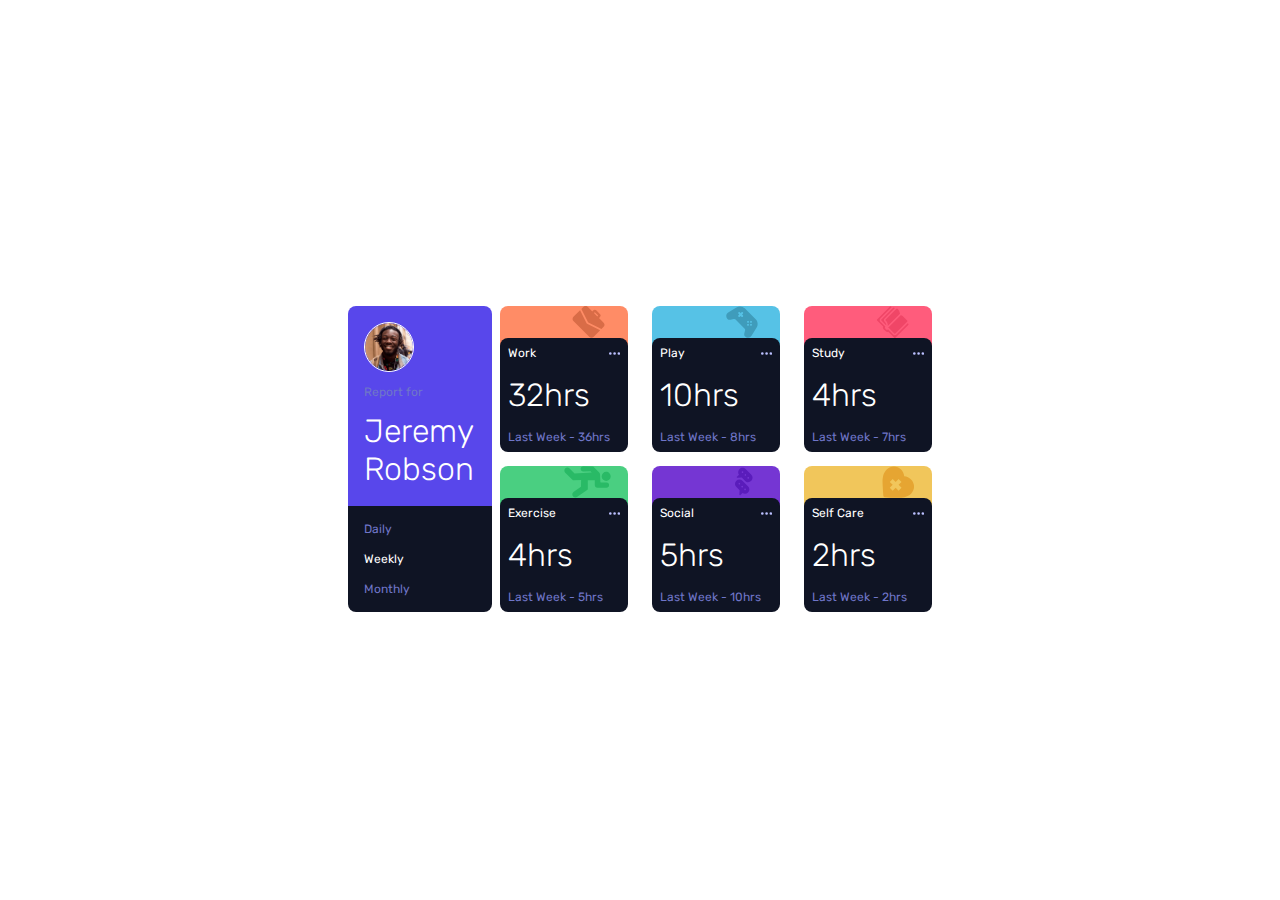
==== index.html @ d0819f26 "Grid practice" ====
<!DOCTYPE html>
<html lang="en">
  <head>
    <meta charset="UTF-8" />
    <meta name="viewport" content="width=device-width, initial-scale=1.0" />
    <!-- displays site properly based on user's device -->

    <link
      rel="icon"
      type="image/png"
      sizes="32x32"
      href="./images/favicon-32x32.png"
    />
    <link rel="stylesheet" href="index.css" />
    <link rel="preconnect" href="https://fonts.googleapis.com" />
    <link rel="preconnect" href="https://fonts.gstatic.com" crossorigin />
    <link
      href="https://fonts.googleapis.com/css2?family=Rubik:wght@300;400;500&display=swap"
      rel="stylesheet"
    />

    <title>Frontend Mentor | Time tracking dashboard</title>
  </head>
  <body>
    <div class="container">
      <div class="grid-items item1">
        <div class="item1-top">
          <img src="images\image-jeremy.png" alt="" />

          <p class="sub-items1 faint-color">Report for</p>
          <p class="sub-items1 hrs">Jeremy Robson</p>
        </div>
        <div class="bottom">
          <p class="sub-items1 faint-color">Daily</p>
          <p class="sub-items1">Weekly</p>
          <p class="sub-items1 faint-color">Monthly</p>
        </div>
      </div>
      <div class="grid-items item2">
        <div class="top">
          <svg
            viewBox="0 0 79 79"
            class="icons"
            width="79"
            height="79"
            xmlns="http://www.w3.org/2000/svg"
          >
            <path
              d="m18.687 10.43 15.464 30.906c.31.682.743 1.322 1.3 1.88.558.557 1.198.99 1.714 1.217L68.237 59.98 52.484 75.732a8.025 8.025 0 0 1-11.355 0L2.934 37.538a8.025 8.025 0 0 1 0-11.356L18.687 10.43Zm19.345-7.99 10.839 10.838 2.065-2.064a5.845 5.845 0 0 1 8.258 0l8.258 8.259a5.845 5.845 0 0 1 0 8.258l-2.064 2.064 10.839 10.84a8.025 8.025 0 0 1 0 11.355l-4.728 4.728L39.126 40.53a1.963 1.963 0 0 1-.578-.413 1.963 1.963 0 0 1-.413-.578L21.95 7.168l4.728-4.728a8.025 8.025 0 0 1 11.355 0Zm17.033 12.903-2.064 2.065 8.258 8.258 2.064-2.064-8.258-8.259Z"
              fill="#D96C47"
              fill-rule="nonzero"
            />
          </svg>
        </div>
        <div class="bottom">
          <div class="schedule">
            <p>Work</p>
            <svg
              viewBox="0 0 21 5"
              class="ellipse"
              width="21"
              height="5"
              xmlns="http://www.w3.org/2000/svg"
            >
              <path
                d="M2.5 0a2.5 2.5 0 1 1 0 5 2.5 2.5 0 0 1 0-5Zm8 0a2.5 2.5 0 1 1 0 5 2.5 2.5 0 0 1 0-5Zm8 0a2.5 2.5 0 1 1 0 5 2.5 2.5 0 0 1 0-5Z"
                fill="#BBC0FF"
                fill-rule="evenodd"
              />
            </svg>
          </div>
          <p class="hrs">32hrs</p>
          <p class="faint-color">Last Week - 36hrs</p>
        </div>
      </div>

      <div class="grid-items item3">
        <div class="top">
          <svg
            viewBox="0 0 76 77"
            class="icons"
            width="76"
            height="77"
            xmlns="http://www.w3.org/2000/svg"
          >
            <path
              d="m60.91 71.846 12.314-19.892c3.317-5.36 3.78-13.818-2.31-19.908l-26.36-26.36c-4.457-4.457-12.586-6.843-19.908-2.31L4.753 15.69c-5.4 3.343-6.275 10.854-1.779 15.35a7.773 7.773 0 0 0 7.346 2.035l7.783-1.945a3.947 3.947 0 0 1 3.731 1.033l22.602 22.602c.97.97 1.367 2.4 1.033 3.732l-1.945 7.782a7.775 7.775 0 0 0 2.037 7.349c4.49 4.49 12.003 3.624 15.349-1.782Zm-24.227-46.12-1.891-1.892-1.892 1.892a2.342 2.342 0 0 1-3.312-3.312l1.892-1.892-1.892-1.891a2.342 2.342 0 0 1 3.312-3.312l1.892 1.891 1.891-1.891a2.342 2.342 0 0 1 3.312 3.312l-1.891 1.891 1.891 1.892a2.342 2.342 0 0 1-3.312 3.312Zm14.19 14.19a2.343 2.343 0 1 1 3.315-3.312 2.343 2.343 0 0 1-3.314 3.312Zm0 7.096a2.343 2.343 0 0 1 3.313-3.312 2.343 2.343 0 0 1-3.312 3.312Zm7.096-7.095a2.343 2.343 0 1 1 3.312 0 2.343 2.343 0 0 1-3.312 0Zm0 7.095a2.343 2.343 0 0 1 3.312-3.312 2.343 2.343 0 0 1-3.312 3.312Z"
              fill="#3F9CBB"
              fill-rule="nonzero"
            />
          </svg>
        </div>
        <div class="bottom">
          <div class="schedule">
            <p>Play</p>
            <svg
              viewBox="0 0 21 5"
              class="ellipse"
              width="21"
              height="5"
              xmlns="http://www.w3.org/2000/svg"
            >
              <path
                d="M2.5 0a2.5 2.5 0 1 1 0 5 2.5 2.5 0 0 1 0-5Zm8 0a2.5 2.5 0 1 1 0 5 2.5 2.5 0 0 1 0-5Zm8 0a2.5 2.5 0 1 1 0 5 2.5 2.5 0 0 1 0-5Z"
                fill="#BBC0FF"
                fill-rule="evenodd"
              />
            </svg>
          </div>

          <p class="hrs">10hrs</p>
          <p class="faint-color">Last Week - 8hrs</p>
        </div>
      </div>
      <div class="grid-items item4">
        <div class="top">
          <svg
            viewBox="0 0 79 79"
            class="icons"
            width="79"
            height="79"
            xmlns="http://www.w3.org/2000/svg"
          >
            <path
              d="M33.227 1.495a1.87 1.87 0 0 1 2.646 0l1.323 1.323-27.78 27.78c-2.189 2.189-2.1 5.837.088 8.026l12.132 12.132a5.624 5.624 0 0 0 1.096 6.388 5.624 5.624 0 0 0 6.389 1.097l12.132 12.132c2.188 2.188 5.837 2.276 8.025.088l27.78-27.78 1.323 1.322a1.87 1.87 0 0 1 0 2.646L46.632 78.4a1.87 1.87 0 0 1-2.645 0L29.12 63.531a5.624 5.624 0 0 1-6.389-1.097l-5.291-5.291a5.624 5.624 0 0 1-1.097-6.388L1.478 35.89a1.87 1.87 0 0 1 0-2.646ZM59.74 22.783c1.948.27 3.83 1.117 5.325 2.612l10.583 10.583a1.87 1.87 0 0 1 0 2.646L46.544 67.727a1.87 1.87 0 0 1-2.646 0L30.67 54.498a1.872 1.872 0 0 0-2.646 0ZM49.19 6.875a1.87 1.87 0 0 1 2.647 0c4.489 4.489 5.877 8.98 6.178 12.342L27.67 49.56c.349-1.527 1.181-7.463-4.938-13.582a1.87 1.87 0 0 1 0-2.646Zm-7.936-2.646a1.87 1.87 0 0 1 2.645 0l1.323 1.323-25.134 25.134a5.619 5.619 0 0 0 0 7.938c4.005 4.005 4.2 7.696 4.043 9.335L12.15 35.978a1.87 1.87 0 0 1 0-2.646Z"
              fill="#F04667"
              fill-rule="nonzero"
            />
          </svg>
        </div>
        <div class="bottom">
          <div class="schedule">
            <p>Study</p>
            <svg
              viewBox="0 0 21 5"
              class="ellipse"
              width="21"
              height="5"
              xmlns="http://www.w3.org/2000/svg"
            >
              <path
                d="M2.5 0a2.5 2.5 0 1 1 0 5 2.5 2.5 0 0 1 0-5Zm8 0a2.5 2.5 0 1 1 0 5 2.5 2.5 0 0 1 0-5Zm8 0a2.5 2.5 0 1 1 0 5 2.5 2.5 0 0 1 0-5Z"
                fill="#BBC0FF"
                fill-rule="evenodd"
              />
            </svg>
          </div>

          <p class="hrs">4hrs</p>
          <p class="faint-color">Last Week - 7hrs</p>
        </div>
      </div>
      <div class="grid-items item5">
        <div class="top">
          <svg
            viewBox="0 0 81 55"
            class="icons"
            width="81"
            height="55"
            xmlns="http://www.w3.org/2000/svg"
          >
            <path
              d="m33.357.579 16.447.426c.33.009.645.144.88.38l9.953 9.953a4.946 4.946 0 0 1 1.451 3.311l.514 12.87c.02.503.433.895.937.894l9.595-.05a4.438 4.438 0 0 1 4.437 4.43v.26c0 1.164-.453 2.259-1.277 3.082a4.334 4.334 0 0 1-3.083 1.277h-15.77c-2.347 0-4.393-2.045-4.393-4.393l-.001-8.405-12.05-.009.01 15.17c.001.426-.21.826-.56 1.067l-18.098 12.41c-1.363.849-2.958 1.033-4.426.537a5.147 5.147 0 0 1-1.994-1.237 5.247 5.247 0 0 1-1.193-1.85c-.875-2.293.074-4.934 2.256-6.277l12.303-8.973.252-11.28-13.556.442a1.291 1.291 0 0 1-.957-.377L2.237 11.439c-1-.999-1.55-2.38-1.513-3.792a5.124 5.124 0 0 1 1.714-3.71c2.042-1.84 5.234-1.688 7.267.345l8.576 8.576 29.444-1.635-2.133-2.133-12.263.347a4.434 4.434 0 0 1-3.294-1.28l-.016-.015a4.409 4.409 0 0 1-1.294-3.307c.08-2.347 2.16-4.255 4.632-4.256Zm33.78 11.774c3.025-3.025 7.945-3.025 10.97 0 3.024 3.025 3.024 7.944 0 10.97-3.025 3.024-7.945 3.024-10.97 0-3.024-3.026-3.025-7.945 0-10.97Z"
              fill="#29BA66"
              fill-rule="nonzero"
            />
          </svg>
        </div>

        <div class="bottom">
          <div class="schedule">
            <p>Exercise</p>
            <svg
              viewBox="0 0 21 5"
              class="ellipse"
              width="21"
              height="5"
              xmlns="http://www.w3.org/2000/svg"
            >
              <path
                d="M2.5 0a2.5 2.5 0 1 1 0 5 2.5 2.5 0 0 1 0-5Zm8 0a2.5 2.5 0 1 1 0 5 2.5 2.5 0 0 1 0-5Zm8 0a2.5 2.5 0 1 1 0 5 2.5 2.5 0 0 1 0-5Z"
                fill="#BBC0FF"
                fill-rule="evenodd"
              />
            </svg>
          </div>
          <p class="hrs">4hrs</p>
          <p class="faint-color">Last Week - 5hrs</p>
        </div>
      </div>
      <div class="grid-items item6">
        <div class="top">
          <svg
            viewBox="0 0 75 100"
            class="icons"
            width="75"
            height="100"
            xmlns="http://www.w3.org/2000/svg"
          >
            <g fill="#5A1CBB" fill-rule="nonzero">
              <path
                d="M45.834 46.627c4.78 4.78 13.1 5.754 19.257-.403 5.2-5.199 5.198-13.657 0-18.855L47.151 9.428C42.335 4.614 34.02 3.7 27.892 9.83c-4.701 4.7-5.151 12.066-1.352 17.277l-6.265 6.265c-1.339 1.339-.317 3.644 1.585 3.533l13.474-.777 10.499 10.499Zm11.404-11.483a2.567 2.567 0 1 1-3.629 3.631 2.567 2.567 0 0 1 3.63-3.631ZM35.745 20.909a2.567 2.567 0 1 1 3.63-3.629 2.567 2.567 0 0 1-3.63 3.63Zm12.562 5.303a2.567 2.567 0 1 1-3.63 3.63 2.567 2.567 0 0 1 3.63-3.63ZM55.16 63.698 37.219 45.756c-5.198-5.197-13.658-5.197-18.857.001-6.072 6.073-5.26 14.4-.402 19.258l10.499 10.5-.777 13.473c-.11 1.886 2.186 2.931 3.533 1.584l6.265-6.265c5.212 3.8 12.577 3.349 17.277-1.352 6.06-6.059 5.274-14.386.403-19.257ZM25.813 57.24a2.567 2.567 0 1 1 3.63-3.631 2.567 2.567 0 0 1-3.63 3.63Zm8.932 8.931a2.567 2.567 0 1 1 3.63-3.629 2.567 2.567 0 0 1-3.63 3.63Zm8.932 8.933a2.567 2.567 0 1 1 3.63-3.631 2.567 2.567 0 0 1-3.63 3.63Z"
              />
            </g>
          </svg>
        </div>
        <div class="bottom">
          <div class="schedule">
            <p>Social</p>
            <svg
              viewBox="0 0 21 5"
              class="ellipse"
              width="21"
              height="5"
              xmlns="http://www.w3.org/2000/svg"
            >
              <path
                d="M2.5 0a2.5 2.5 0 1 1 0 5 2.5 2.5 0 0 1 0-5Zm8 0a2.5 2.5 0 1 1 0 5 2.5 2.5 0 0 1 0-5Zm8 0a2.5 2.5 0 1 1 0 5 2.5 2.5 0 0 1 0-5Z"
                fill="#BBC0FF"
                fill-rule="evenodd"
              />
            </svg>
          </div>
          <p class="hrs">5hrs</p>
          <p class="faint-color">Last Week - 10hrs</p>
        </div>
      </div>
      <div class="grid-items item7">
        <div class="top">
          <svg
            viewBox="0 0 67 67"
            class="icons"
            width="67"
            height="67"
            xmlns="http://www.w3.org/2000/svg"
          >
            <path
              d="M.918 50.848c.114 1.723.232 3.5.346 5.336l.003.038.448 6.038c.06.81.412 1.536.951 2.075.54.54 1.266.892 2.075.952l6.038.447.038.003c12.086.755 21.237 1.231 28.95.484 9.007-.873 15.369-3.445 20.02-8.096 8.413-8.413 8.398-21.609-.034-30.041-3.79-3.79-8.959-6.11-14.31-6.526-.415-5.352-2.736-10.52-6.526-14.31C30.484-1.185 17.288-1.2 8.875 7.214-1.295 17.384-.415 30.697.918 50.848ZM21.36 27.122l6.172 6.173 6.16-6.159 6.172 6.173-6.16 6.158 6.173 6.173-6.158 6.158-6.173-6.172-6.158 6.158-6.173-6.172 6.159-6.159-6.173-6.172 6.16-6.159Z"
              fill="#E6A532"
              fill-rule="nonzero"
            />
          </svg>
        </div>
        <div class="bottom">
          <div class="schedule">
            <p>Self Care</p>
            <svg
              viewBox="0 0 21 5"
              class="ellipse"
              width="21"
              height="5"
              xmlns="http://www.w3.org/2000/svg"
            >
              <path
                d="M2.5 0a2.5 2.5 0 1 1 0 5 2.5 2.5 0 0 1 0-5Zm8 0a2.5 2.5 0 1 1 0 5 2.5 2.5 0 0 1 0-5Zm8 0a2.5 2.5 0 1 1 0 5 2.5 2.5 0 0 1 0-5Z"
                fill="#BBC0FF"
                fill-rule="evenodd"
              />
            </svg>
          </div>

          <p class="hrs">2hrs</p>
          <p class="faint-color">Last Week - 2hrs</p>
        </div>
      </div>
    </div>
  </body>
</html>
---- index.css ----
* {
  margin: 0;
  padding: 0;
  font-family: "Rubik", sans-serif;
}
p {
  font-size: 12px;
  color: hsl(0, 0%, 100%);
}

body {
  /* background-color: aqua; */
  display: flex;
  height: 100vh;
  align-items: center;
  justify-content: center;
}

.container {
  display: grid;
  grid-template-columns: auto auto auto auto;
  gap: 2rem 1.5rem;
  size-adjust: ;
}
.grid-items {
  /* background-color: hsl(235, 46%, 20%); */
  /* width: 2rem; */
  /* border-radius: 5px; */
  /* padding: 1rem; */

  width: 8rem;
  height: 8rem;
}

.item1 {
  grid-row-end: span 2;

  /* background-color: black; */
}

.item1-top {
  display: flex;
  flex-direction: column;
  row-gap: 0.8rem;
  border-radius: 8px;
  height: 11rem;
  width: 7rem;
  padding: 1rem;
  background-color: hsl(246, 80%, 60%);
}
.item1 .bottom {
  border-radius: 0 0 8px 8px;
  margin-top: -8px;
}
.item1 .bottom {
  padding: 1rem;
  width: 7rem;
}

.item1-top img {
  border: 1px solid white;
  width: 3rem;
  height: 3rem;
  border-radius: 50%;
}

.item2 .top {
  background-color: hsl(15, 100%, 70%);
}
.item3 .top {
  background-color: hsl(195, 74%, 62%);
}
.item4 .top {
  background-color: hsl(348, 100%, 68%);
}
.item5 .top {
  background-color: hsl(145, 58%, 55%);
}
.item6 .top {
  background-color: hsl(264, 64%, 52%);
}
.item7 .top {
  background-color: hsl(43, 84%, 65%);
}

.schedule {
  display: flex;
  justify-content: space-between;
  align-items: center;
}

.bottom {
  background-color: hsl(226, 43%, 10%);
  border-radius: 8px;
  padding: 0.5rem;
  display: flex;
  flex-direction: column;
  row-gap: 1rem;
  margin-top: -8px;
}

.ellipse {
  width: 0.7rem;
}
.hrs {
  font-size: 2rem;
  font-weight: lighter;
}

.top {
  height: 2.5rem;
  border-radius: 8px 8px 0 0;
  display: flex;
  justify-content: flex-end;
}

.icons {
  /* display: absolute; */
  /* bottom: ; */
  z-index: 1;
  height: 2rem;
  /* height: 10px; */
}

/* .new {
  width: 1rem;
} */
.faint-color {
  color: hsl(235, 45%, 61%);
}
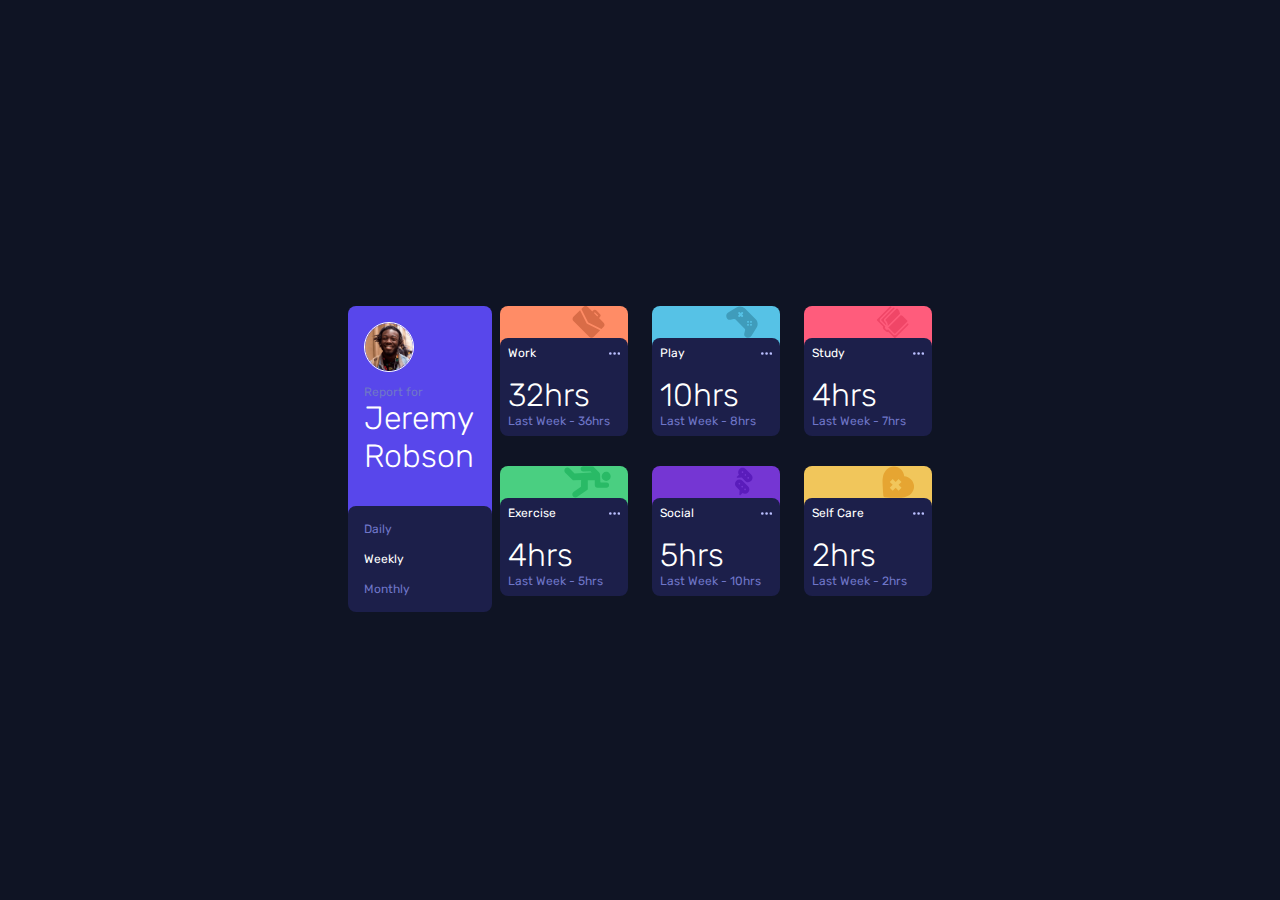
==== commit 06edc6d9: "Mobile design" ====
--- a/index.html
+++ b/index.html
@@ -26,11 +26,12 @@
       <div class="grid-items item1">
         <div class="item1-top">
           <img src="images\image-jeremy.png" alt="" />
-
-          <p class="sub-items1 faint-color">Report for</p>
-          <p class="sub-items1 hrs">Jeremy Robson</p>
-        </div>
-        <div class="bottom">
+          <div class="owner-details">
+            <p class="sub-items1 faint-color">Report for</p>
+            <p class="sub-items1 hrs">Jeremy Robson</p>
+          </div>
+        </div>
+        <div id="item1-bottom" class="bottom">
           <p class="sub-items1 faint-color">Daily</p>
           <p class="sub-items1">Weekly</p>
           <p class="sub-items1 faint-color">Monthly</p>
@@ -69,8 +70,10 @@
               />
             </svg>
           </div>
-          <p class="hrs">32hrs</p>
-          <p class="faint-color">Last Week - 36hrs</p>
+          <div class="description">
+            <p class="hrs">32hrs</p>
+            <p class="faint-color">Last Week - 36hrs</p>
+          </div>
         </div>
       </div>
 
@@ -107,9 +110,10 @@
               />
             </svg>
           </div>
-
-          <p class="hrs">10hrs</p>
-          <p class="faint-color">Last Week - 8hrs</p>
+          <div class="description">
+            <p class="hrs">10hrs</p>
+            <p class="faint-color">Last Week - 8hrs</p>
+          </div>
         </div>
       </div>
       <div class="grid-items item4">
@@ -145,9 +149,10 @@
               />
             </svg>
           </div>
-
-          <p class="hrs">4hrs</p>
-          <p class="faint-color">Last Week - 7hrs</p>
+          <div class="description">
+            <p class="hrs">4hrs</p>
+            <p class="faint-color">Last Week - 7hrs</p>
+          </div>
         </div>
       </div>
       <div class="grid-items item5">
@@ -184,8 +189,10 @@
               />
             </svg>
           </div>
-          <p class="hrs">4hrs</p>
-          <p class="faint-color">Last Week - 5hrs</p>
+          <div class="description">
+            <p class="hrs">4hrs</p>
+            <p class="faint-color">Last Week - 5hrs</p>
+          </div>
         </div>
       </div>
       <div class="grid-items item6">
@@ -221,8 +228,10 @@
               />
             </svg>
           </div>
-          <p class="hrs">5hrs</p>
-          <p class="faint-color">Last Week - 10hrs</p>
+          <div class="description">
+            <p class="hrs">5hrs</p>
+            <p class="faint-color">Last Week - 10hrs</p>
+          </div>
         </div>
       </div>
       <div class="grid-items item7">
@@ -258,9 +267,10 @@
               />
             </svg>
           </div>
-
-          <p class="hrs">2hrs</p>
-          <p class="faint-color">Last Week - 2hrs</p>
+          <div class="description">
+            <p class="hrs">2hrs</p>
+            <p class="faint-color">Last Week - 2hrs</p>
+          </div>
         </div>
       </div>
     </div>
--- a/index.css
+++ b/index.css
@@ -1,130 +1,273 @@
-* {
-  margin: 0;
-  padding: 0;
-  font-family: "Rubik", sans-serif;
-}
-p {
-  font-size: 12px;
-  color: hsl(0, 0%, 100%);
-}
-
-body {
-  /* background-color: aqua; */
-  display: flex;
-  height: 100vh;
-  align-items: center;
-  justify-content: center;
-}
-
-.container {
-  display: grid;
-  grid-template-columns: auto auto auto auto;
-  gap: 2rem 1.5rem;
-  size-adjust: ;
-}
-.grid-items {
-  /* background-color: hsl(235, 46%, 20%); */
-  /* width: 2rem; */
-  /* border-radius: 5px; */
-  /* padding: 1rem; */
-
-  width: 8rem;
-  height: 8rem;
-}
-
-.item1 {
-  grid-row-end: span 2;
-
-  /* background-color: black; */
-}
-
-.item1-top {
-  display: flex;
-  flex-direction: column;
-  row-gap: 0.8rem;
-  border-radius: 8px;
-  height: 11rem;
-  width: 7rem;
-  padding: 1rem;
-  background-color: hsl(246, 80%, 60%);
-}
-.item1 .bottom {
-  border-radius: 0 0 8px 8px;
-  margin-top: -8px;
-}
-.item1 .bottom {
-  padding: 1rem;
-  width: 7rem;
-}
-
-.item1-top img {
-  border: 1px solid white;
-  width: 3rem;
-  height: 3rem;
-  border-radius: 50%;
-}
-
-.item2 .top {
-  background-color: hsl(15, 100%, 70%);
-}
-.item3 .top {
-  background-color: hsl(195, 74%, 62%);
-}
-.item4 .top {
-  background-color: hsl(348, 100%, 68%);
-}
-.item5 .top {
-  background-color: hsl(145, 58%, 55%);
-}
-.item6 .top {
-  background-color: hsl(264, 64%, 52%);
-}
-.item7 .top {
-  background-color: hsl(43, 84%, 65%);
-}
-
-.schedule {
-  display: flex;
-  justify-content: space-between;
-  align-items: center;
-}
-
-.bottom {
-  background-color: hsl(226, 43%, 10%);
-  border-radius: 8px;
-  padding: 0.5rem;
-  display: flex;
-  flex-direction: column;
-  row-gap: 1rem;
-  margin-top: -8px;
-}
-
-.ellipse {
-  width: 0.7rem;
-}
-.hrs {
-  font-size: 2rem;
-  font-weight: lighter;
-}
-
-.top {
-  height: 2.5rem;
-  border-radius: 8px 8px 0 0;
-  display: flex;
-  justify-content: flex-end;
-}
-
-.icons {
-  /* display: absolute; */
-  /* bottom: ; */
-  z-index: 1;
-  height: 2rem;
-  /* height: 10px; */
-}
-
-/* .new {
+@media (min-width: 700px) {
+  * {
+    margin: 0;
+    padding: 0;
+    font-family: "Rubik", sans-serif;
+  }
+  p {
+    font-size: 12px;
+    color: hsl(0, 0%, 100%);
+  }
+
+  body {
+    background-color: hsl(226, 43%, 10%);
+    display: flex;
+    height: 100vh;
+    align-items: center;
+    justify-content: center;
+  }
+
+  .container {
+    display: grid;
+    /* min-width: 700px; */
+    grid-template-columns: auto auto auto auto;
+    gap: 2rem 1.5rem;
+  }
+  .grid-items {
+    /* background-color: hsl(235, 46%, 20%); */
+    /* width: 2rem; */
+    /* border-radius: 5px; */
+    /* padding: 1rem; */
+
+    width: 8rem;
+    height: 8rem;
+  }
+
+  .item1 {
+    grid-row-end: span 2;
+
+    /* background-color: black; */
+  }
+
+  .item1-top {
+    display: flex;
+    flex-direction: column;
+    row-gap: 0.8rem;
+    border-radius: 8px 8px 0 0;
+    height: 11rem;
+    width: 7rem;
+    padding: 1rem;
+    background-color: hsl(246, 80%, 60%);
+  }
+
+  .item1 .bottom {
+    padding: 1rem;
+    width: 7rem;
+  }
+
+  .item1-top img {
+    border: 1px solid white;
+    width: 3rem;
+    height: 3rem;
+    border-radius: 50%;
+  }
+
+  .item2 .top {
+    background-color: hsl(15, 100%, 70%);
+  }
+  .item3 .top {
+    background-color: hsl(195, 74%, 62%);
+  }
+  .item4 .top {
+    background-color: hsl(348, 100%, 68%);
+  }
+  .item5 .top {
+    background-color: hsl(145, 58%, 55%);
+  }
+  .item6 .top {
+    background-color: hsl(264, 64%, 52%);
+  }
+  .item7 .top {
+    background-color: hsl(43, 84%, 65%);
+  }
+
+  .schedule {
+    display: flex;
+    justify-content: space-between;
+    align-items: center;
+  }
+
+  .bottom {
+    background-color: hsl(235, 46%, 20%);
+    border-radius: 8px;
+    padding: 0.5rem;
+    display: flex;
+    flex-direction: column;
+    row-gap: 1rem;
+    margin-top: -8px;
+  }
+
+  .ellipse {
+    width: 0.7rem;
+  }
+  .hrs {
+    font-size: 2rem;
+    font-weight: lighter;
+  }
+
+  .top {
+    height: 2.5rem;
+    border-radius: 8px 8px 0 0;
+    display: flex;
+    justify-content: flex-end;
+  }
+
+  .icons {
+    /* display: absolute; */
+    /* bottom: ; */
+    z-index: 1;
+    height: 2rem;
+    /* height: 10px; */
+  }
+
+  /* .new {
   width: 1rem;
 } */
-.faint-color {
-  color: hsl(235, 45%, 61%);
+  .faint-color {
+    color: hsl(235, 45%, 61%);
+  }
 }
+
+@media (max-width: 700px) {
+  * {
+    margin: 0;
+    padding: 0;
+    font-family: "Rubik", sans-serif;
+  }
+  p {
+    font-size: 0.8rem;
+    color: hsl(0, 0%, 100%);
+  }
+
+  body {
+    margin: 1rem 0;
+    background-color: hsl(226, 43%, 10%);
+    display: flex;
+    /* height: 100vh; */
+    align-items: center;
+    justify-content: center;
+  }
+
+  .container {
+    display: grid;
+    max-width: 700px;
+    /* grid-template-columns: auto auto auto auto; */
+    gap: 2rem 1.5rem;
+  }
+  .grid-items {
+    /* background-color: hsl(235, 46%, 20%); */
+    /* width: 2rem; */
+    /* border-radius: 5px; */
+    /* padding: 1rem; */
+
+    width: 80vw;
+    /* height: 10rem; */
+  }
+
+  .item1 {
+    grid-row-end: span 2;
+    width: 80vw;
+
+    /* background-color: black; */
+  }
+
+  .item1-top {
+    display: flex;
+    flex-direction: row;
+    justify-content: space-around;
+    column-gap: 1rem;
+    border-radius: 8px 8px 0 0;
+    height: 5rem;
+    /* width: ; */
+    padding: 1rem;
+    background-color: hsl(246, 80%, 60%);
+  }
+  #item1-bottom {
+    display: flex;
+    flex-direction: row;
+    justify-content: space-evenly;
+    padding: 1rem;
+  }
+
+  /* .item1 .bottom {
+    padding: 1rem;
+  } */
+
+  .item1-top img {
+    border: 1px solid white;
+    width: 3rem;
+    height: 3rem;
+    border-radius: 50%;
+  }
+
+  .item2 .top {
+    background-color: hsl(15, 100%, 70%);
+  }
+  .item3 .top {
+    background-color: hsl(195, 74%, 62%);
+  }
+  .item4 .top {
+    background-color: hsl(348, 100%, 68%);
+  }
+  .item5 .top {
+    background-color: hsl(145, 58%, 55%);
+  }
+  .item6 .top {
+    background-color: hsl(264, 64%, 52%);
+  }
+  .item7 .top {
+    background-color: hsl(43, 84%, 65%);
+  }
+
+  .schedule {
+    display: flex;
+    justify-content: space-between;
+    align-items: center;
+  }
+
+  .bottom {
+    background-color: hsl(235, 46%, 20%);
+    border-radius: 8px;
+    padding: 1rem;
+    display: flex;
+    flex-direction: column;
+    row-gap: 1rem;
+    margin-top: -8px;
+  }
+
+  .ellipse {
+    width: 0.7rem;
+  }
+  .hrs {
+    font-size: 2rem;
+    font-weight: lighter;
+  }
+  .description {
+    display: flex;
+    justify-content: space-between;
+    align-items: center;
+    max-width: 90%;
+  }
+
+  .top {
+    height: 2.5rem;
+    border-radius: 8px 8px 0 0;
+    display: flex;
+    justify-content: flex-end;
+  }
+
+  .icons {
+    /* display: absolute; */
+    /* bottom: ; */
+    z-index: 1;
+    height: 2rem;
+    /* height: 10px; */
+  }
+
+  /* .new {
+  width: 1rem;
+} */
+  .faint-color {
+    color: hsl(235, 45%, 61%);
+  }
+}
